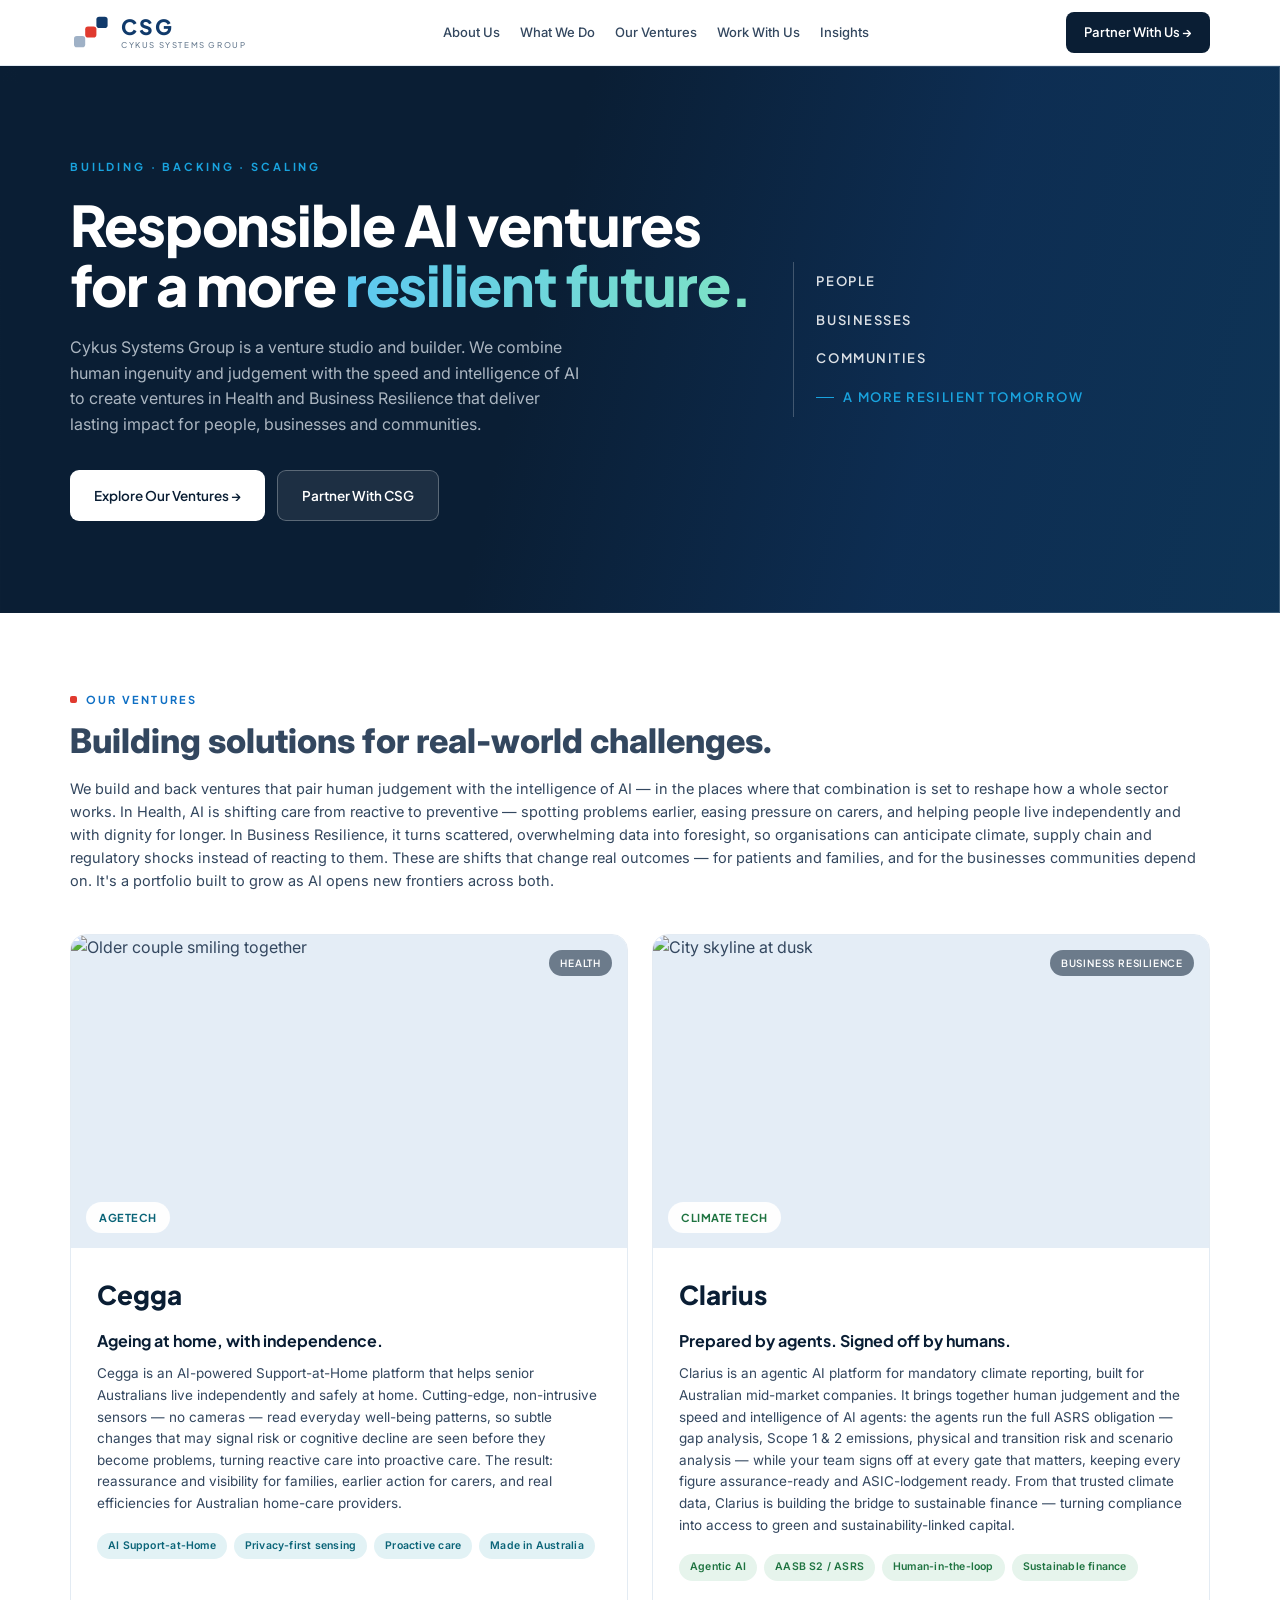
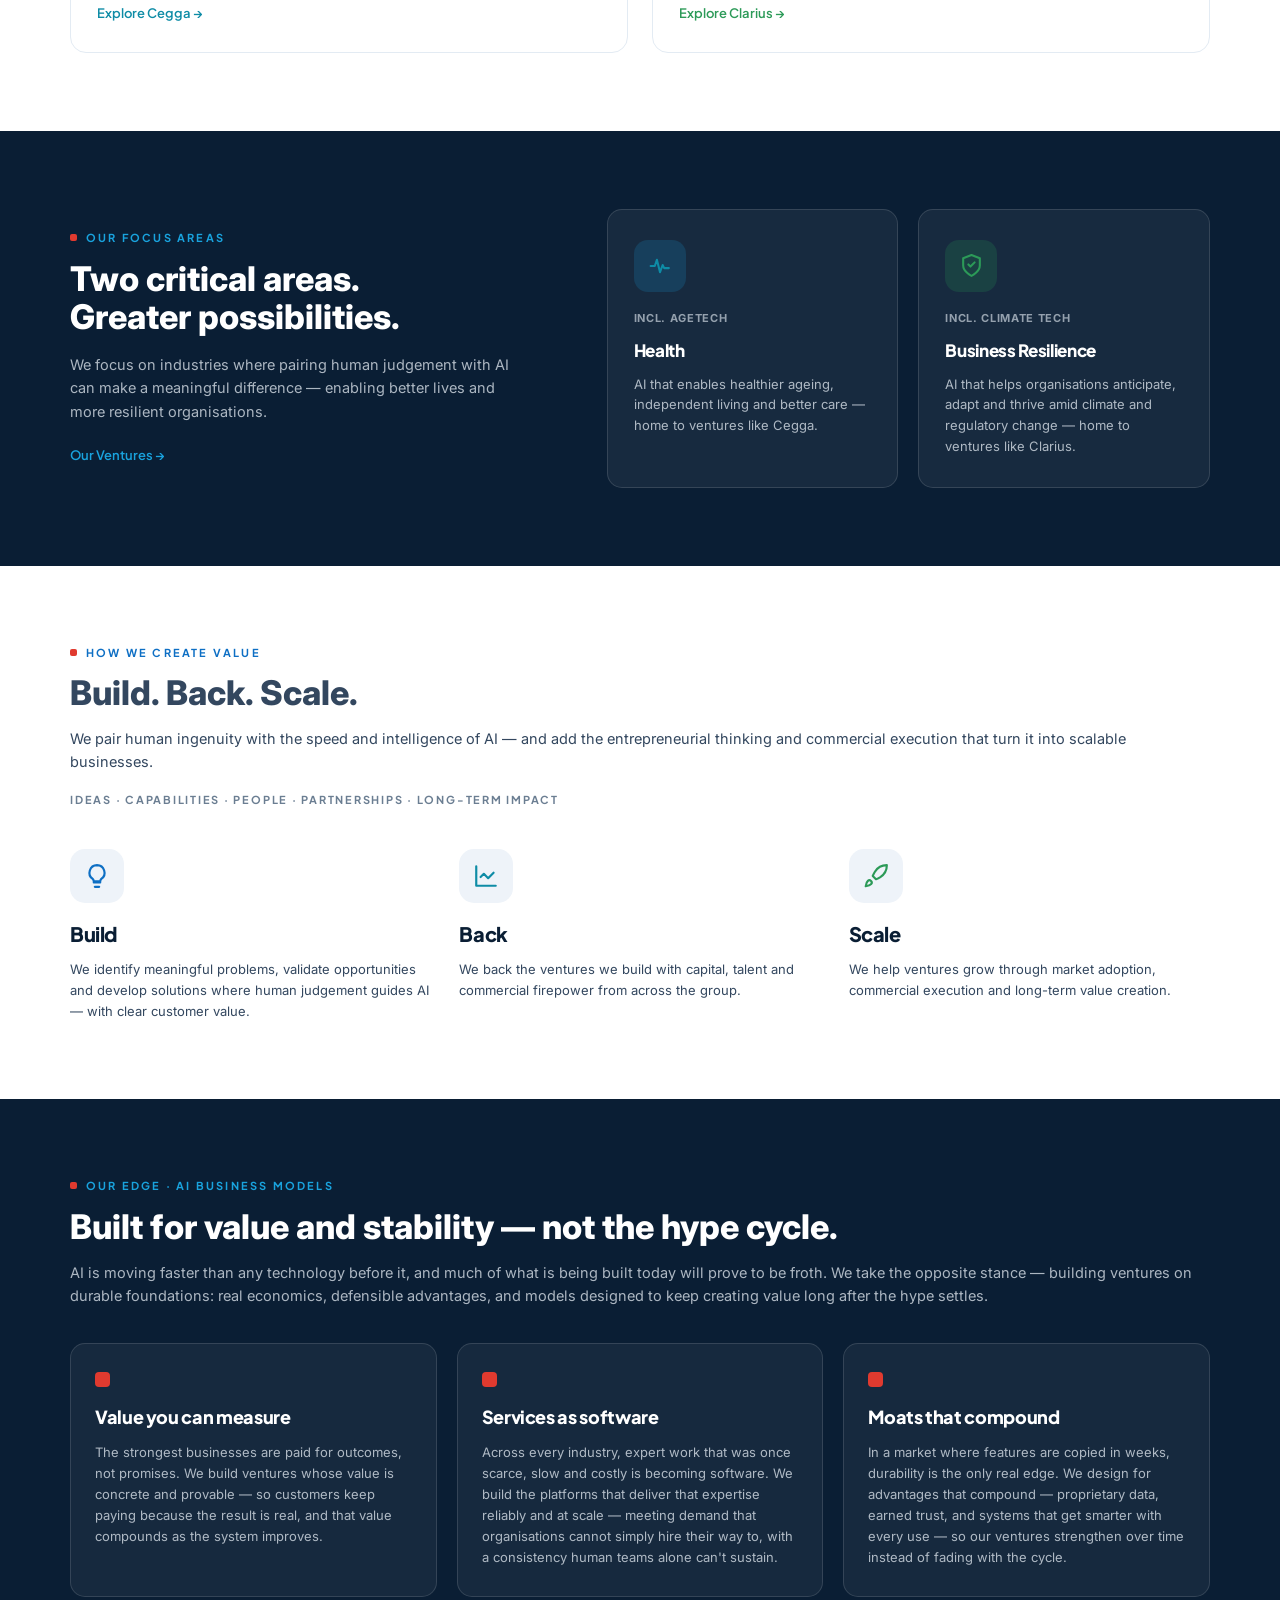
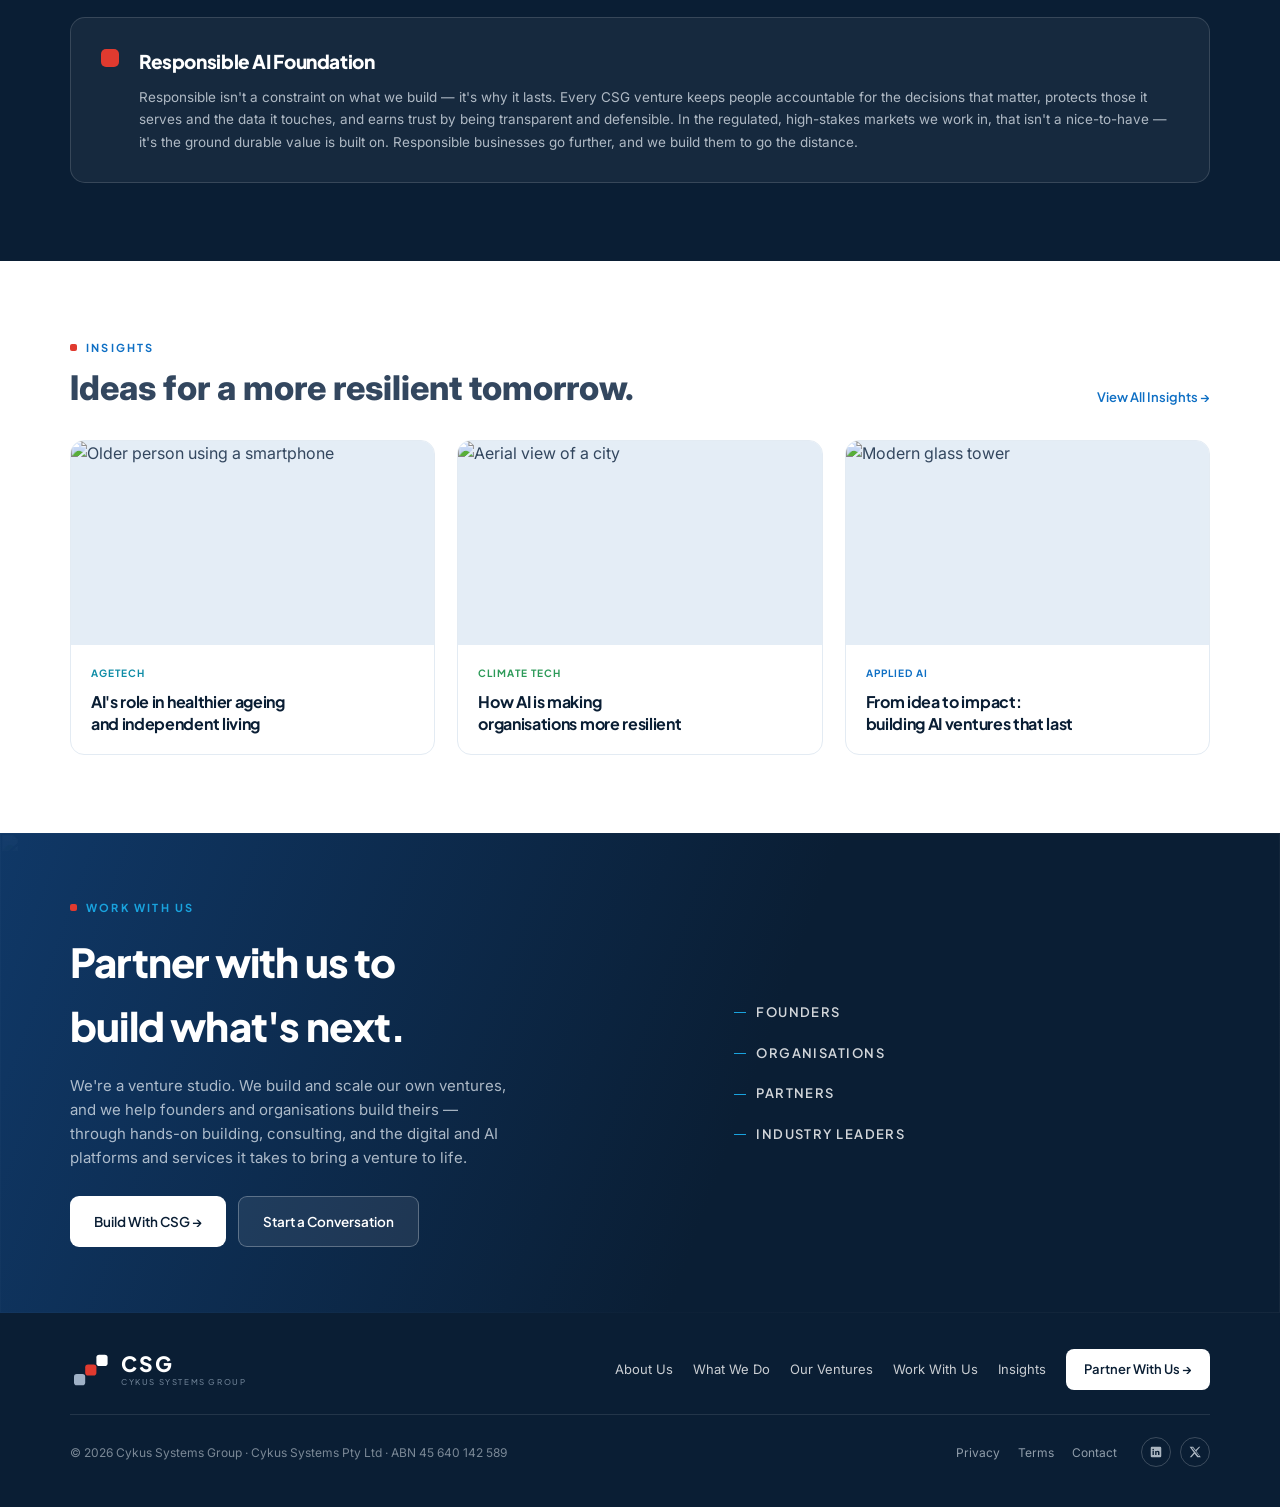
==== index.html @ bf975365 "Initial CSG website" ====
<!DOCTYPE html>
<html lang="en">
<head>
<meta charset="utf-8">
<meta name="viewport" content="width=device-width, initial-scale=1, viewport-fit=cover">
<meta name="claude:viewport-fit-sides" content="cover">
<title>CSG — Cykus Systems Group</title>
<link rel="icon" href="favicon.svg" type="image/svg+xml">
<link rel="icon" href="favicon-32.png" sizes="32x32" type="image/png">
<link rel="apple-touch-icon" href="apple-touch-icon.png">
<style>
  /* Layout: light venture-builder site committed to a white + navy palette —
     navy photo bands alternate with pure-white content layers for strong contrast. */
  :root {
    --bg: #FFFFFF;
    --chip: #EEF3F9;
    --chip-2: #E4EDF6;
    --ink: #0A1E34;
    --ink-soft: #33475F;
    --muted: #6B7E92;
    --line: #E3EBF3;
    --navy: #0A1E34;
    --navy-2: #103A6B;
    --blue: #0E6FC4;
    --blue-bright: #19A3DE;
    --red: #E03A2F;
    --teal: #0E8CA6;
    --teal-soft: #E2F2F5;
    --green: #2C9A58;
    --green-soft: #E6F4EC;
    --on-dark: #EAF1F8;
    --on-dark-soft: rgba(234,241,248,0.72);
    color-scheme: light;
    padding-top: env(safe-area-inset-top, 0px);
    padding-bottom: env(safe-area-inset-bottom, 0px);
  }

  * { box-sizing: border-box; margin: 0; padding: 0; }
  body {
    background: var(--bg);
    color: var(--ink-soft);
    font-family: 'Inter', -apple-system, BlinkMacSystemFont, sans-serif;
    line-height: 1.6;
    -webkit-font-smoothing: antialiased;
  }
  h1,h2,h3,h4 { font-family: 'Plus Jakarta Sans', -apple-system, sans-serif; color: var(--ink); text-wrap: balance; letter-spacing: -0.02em; }
  img { max-width: 100%; display: block; }
  a { color: inherit; }

  .wrap { max-width: 1180px; margin: 0 auto; padding-left: max(20px, env(safe-area-inset-left, 0px)); padding-right: max(20px, env(safe-area-inset-right, 0px)); }

  /* LOGO EMBLEM */
  .logo { display: flex; align-items: center; gap: 11px; }
  .emblem { width: 40px; height: 40px; flex-shrink: 0; color: var(--navy-2); }
  .emblem svg { width: 100%; height: 100%; display: block; }
  .logo-txt { font-family: 'Plus Jakarta Sans'; font-weight: 800; font-size: 21px; letter-spacing: 0.1em; color: var(--navy-2); line-height: 1; }
  .logo-txt span { display: block; font-weight: 500; font-size: 8px; letter-spacing: 0.2em; color: var(--muted); margin-top: 4px; }

  /* NAV */
  .nav { position: sticky; top: env(safe-area-inset-top, 0px); z-index: 50; background: rgba(255,255,255,0.9); backdrop-filter: blur(14px); border-bottom: 1px solid var(--line); }
  .nav-in { display: flex; align-items: center; justify-content: space-between; padding-block: 12px; gap: 16px; }
  .nav-links { display: flex; gap: 20px; align-items: center; }
  .nav-links a { font-size: 13px; font-weight: 500; text-decoration: none; color: var(--ink-soft); transition: color .2s; white-space: nowrap; }
  .nav-links a:hover { color: var(--blue); }
  .nav-right { display: flex; align-items: center; gap: 13px; }
  .nav-inv { font-size: 13px; font-weight: 600; color: var(--blue); text-decoration: none; display: flex; align-items: center; gap: 6px; white-space: nowrap; }
  .nav-inv::before { content: '◆'; font-size: 7px; color: var(--red); }
  .btn-dark { background: var(--navy); color: #fff; border: none; font-family: 'Plus Jakarta Sans'; font-weight: 600; font-size: 13px; padding: 10px 18px; border-radius: 8px; cursor: pointer; white-space: nowrap; transition: background .2s; text-decoration: none; display: inline-flex; align-items: center; justify-content: center; }
  .btn-dark:hover { background: var(--navy-2); }
  @media (max-width: 1040px) { .nav-menu { display: none; } }

  /* HERO */
  .hero { position: relative; overflow: hidden; background: var(--navy); color: var(--on-dark); }
  .hero-bg { position: absolute; inset: 0; width: 100%; height: 100%; object-fit: cover; opacity: 0.38; }
  .hero-tint { position: absolute; inset: 0; background: linear-gradient(104deg, #0A1E34 0%, rgba(10,30,52,0.92) 42%, rgba(16,58,107,0.55) 72%, rgba(25,120,180,0.28) 115%); }
  .hero-in { position: relative; display: grid; grid-template-columns: 1.65fr 1fr; gap: 36px; align-items: center; padding-block: 92px; }
  .hero-eyebrow { font-family: 'Plus Jakarta Sans'; font-size: 11px; font-weight: 700; letter-spacing: 0.26em; color: var(--blue-bright); margin-bottom: 20px; }
  .hero h1 { font-size: clamp(34px, 5vw, 56px); line-height: 1.07; font-weight: 800; color: #fff; margin-bottom: 20px; }
  .hero h1 em { font-style: normal; background: linear-gradient(100deg, #5CC8F2, #7FE3C4); -webkit-background-clip: text; background-clip: text; -webkit-text-fill-color: transparent; }
  .hero p { font-size: clamp(14px, 1.6vw, 16px); color: var(--on-dark-soft); max-width: 520px; margin-bottom: 32px; }
  .hero-ctas { display: flex; flex-wrap: wrap; gap: 12px; }
  .btn-light { background: #fff; color: var(--navy); border: none; font-family: 'Plus Jakarta Sans'; font-weight: 600; font-size: 13.5px; padding: 14px 24px; border-radius: 9px; cursor: pointer; transition: transform .2s; text-decoration: none; display: inline-flex; align-items: center; justify-content: center; }
  .btn-light:hover { transform: translateY(-2px); }
  .btn-ghost { background: rgba(255,255,255,0.08); color: #fff; border: 1px solid rgba(255,255,255,0.28); font-family: 'Plus Jakarta Sans'; font-weight: 600; font-size: 13.5px; padding: 14px 24px; border-radius: 9px; cursor: pointer; transition: background .2s; text-decoration: none; display: inline-flex; align-items: center; justify-content: center; }
  .btn-ghost:hover { background: rgba(255,255,255,0.16); }
  .hero-list { border-left: 1px solid rgba(255,255,255,0.22); padding-left: 22px; }
  .hero-list div { font-family: 'Plus Jakarta Sans'; font-size: 13px; font-weight: 600; letter-spacing: 0.12em; color: rgba(255,255,255,0.86); padding-block: 9px; }
  .hero-list div.last { color: var(--blue-bright); display: flex; align-items: center; gap: 9px; }
  .hero-list div.last::before { content: ''; width: 18px; height: 1px; background: var(--blue-bright); }
  @media (max-width: 820px) { .hero-in { grid-template-columns: 1fr; padding-block: 60px; gap: 28px; } .hero-list { border-left: none; border-top: 1px solid rgba(255,255,255,0.2); padding-left: 0; padding-top: 14px; } }

  /* SECTION */
  .sec { padding-block: 78px; }
  .kick { font-family: 'Plus Jakarta Sans'; font-size: 11px; font-weight: 700; letter-spacing: 0.2em; color: var(--blue); margin-bottom: 13px; }
  .kick::before, .band-kick::before { content: ''; display: inline-block; width: 7px; height: 7px; border-radius: 2px; background: var(--red); margin-right: 9px; vertical-align: 1px; }
  .h2 { font-size: clamp(26px, 3.4vw, 34px); font-weight: 800; line-height: 1.14; }
  .lead { font-size: 14.5px; color: var(--ink-soft); max-width: 440px; }

  .vent-head { margin-bottom: 42px; }
  .vent-head .h2 { margin-top: 6px; }
  .vent-head .lead { max-width: none; margin-top: 16px; }
  .vent-grid { display: grid; grid-template-columns: repeat(2, 1fr); gap: 24px; }
  @media (max-width: 760px) { .vent-grid { grid-template-columns: 1fr; max-width: 460px; margin: 0 auto; } }
  .vcard { border: 1px solid var(--line); border-radius: 16px; overflow: hidden; background: var(--bg); display: flex; flex-direction: column; transition: transform .25s, box-shadow .25s; }
  .vcard:hover { transform: translateY(-5px); box-shadow: 0 20px 44px rgba(10,30,52,0.12); }
  .vcard-img { position: relative; aspect-ratio: 16/9; overflow: hidden; background: var(--chip-2); }
  .vcard-img img { width: 100%; height: 100%; object-fit: cover; }
  .vtag { position: absolute; left: 15px; bottom: 15px; font-family: 'Plus Jakarta Sans'; font-size: 11px; font-weight: 700; letter-spacing: 0.05em; text-transform: uppercase; padding: 7px 13px; border-radius: 20px; background: rgba(255,255,255,0.95); }
  .vtag.teal { color: #0A6478; } .vtag.green { color: #1E7340; }
  .vumbrella { position: absolute; right: 15px; top: 15px; font-family: 'Plus Jakarta Sans'; font-size: 10px; font-weight: 600; letter-spacing: 0.08em; text-transform: uppercase; padding: 5px 11px; border-radius: 20px; background: rgba(10,30,52,0.55); color: #fff; backdrop-filter: blur(3px); }
  .vcard-body { padding: 26px 26px 28px; display: flex; flex-direction: column; flex: 1; }
  .vcard-name { font-family: 'Plus Jakarta Sans'; font-size: 26px; font-weight: 800; color: var(--ink); margin-bottom: 12px; }
  .vcard-tagline { font-family: 'Plus Jakarta Sans'; font-size: 16px; font-weight: 700; color: var(--ink); margin-bottom: 10px; }
  .vcard-desc { font-size: 13.5px; color: var(--ink-soft); margin-bottom: 18px; }
  .vchips { display: flex; flex-wrap: wrap; gap: 7px; margin-bottom: 22px; flex: 1; align-content: flex-start; }
  .vchip { font-size: 10.5px; font-weight: 600; letter-spacing: 0.02em; border-radius: 20px; padding: 5px 11px; height: fit-content; }
  .vchip.teal { background: var(--teal-soft); color: #0A6478; }
  .vchip.green { background: var(--green-soft); color: #1E7340; }
  .vlink { font-family: 'Plus Jakarta Sans'; font-size: 13px; font-weight: 600; text-decoration: none; display: inline-flex; align-items: center; gap: 6px; transition: gap .2s; }
  .vlink:hover { gap: 10px; }
  .vlink.teal { color: var(--teal); } .vlink.green { color: var(--green); } .vlink.blue { color: var(--blue); }

  /* FOCUS (navy) */
  .focus { background: var(--navy); color: var(--on-dark); }
  .focus .kick { color: var(--blue-bright); }
  .focus .h2 { color: #fff; }
  .focus .lead { color: var(--on-dark-soft); }
  .focus-grid { display: grid; grid-template-columns: 1fr 1.25fr; gap: 54px; align-items: center; }
  @media (max-width: 820px) { .focus-grid { grid-template-columns: 1fr; gap: 32px; } }
  .focus-cards { display: grid; grid-template-columns: 1fr 1fr; gap: 20px; }
  @media (max-width: 520px) { .focus-cards { grid-template-columns: 1fr; } }
  .fcard { background: rgba(255,255,255,0.055); border: 1px solid rgba(255,255,255,0.13); border-radius: 15px; padding: 30px 26px; transition: transform .2s, background .2s; }
  .fcard:hover { transform: translateY(-4px); background: rgba(255,255,255,0.09); }
  .ficon { width: 52px; height: 52px; border-radius: 14px; display: flex; align-items: center; justify-content: center; margin-bottom: 18px; }
  .ficon.teal { background: rgba(25,163,222,0.18); } .ficon.green { background: rgba(44,154,88,0.2); }
  .ficon svg { width: 25px; height: 25px; }
  .fcard h3 { font-size: 17px; font-weight: 800; color: #fff; margin-bottom: 9px; }
  .fcard .sub { font-size: 11px; font-weight: 700; letter-spacing: 0.06em; text-transform: uppercase; color: rgba(234,241,248,0.6); margin-bottom: 10px; }
  .fcard p { font-size: 13px; color: var(--on-dark-soft); }
  .focus-link { font-family: 'Plus Jakarta Sans'; font-size: 13px; font-weight: 600; color: var(--blue-bright); text-decoration: none; display: inline-flex; gap: 6px; align-items: center; margin-top: 22px; }

  /* DARK PHOTO BAND */
  .band { position: relative; overflow: hidden; background: var(--navy); color: var(--on-dark); }
  .band-bg { position: absolute; inset: 0; width: 100%; height: 100%; object-fit: cover; opacity: 0.3; }
  .band-tint { position: absolute; inset: 0; }
  .band-tint.v { background: linear-gradient(110deg, #0A1E34 0%, rgba(10,30,52,0.9) 48%, rgba(16,58,107,0.5) 100%); }
  .band-tint.i { background: linear-gradient(110deg, rgba(16,58,107,0.92) 0%, rgba(10,30,52,0.95) 58%, rgba(10,30,52,0.8) 100%); }
  .band-in { position: relative; display: grid; grid-template-columns: 1.3fr 1fr; gap: 46px; align-items: center; padding-block: 66px; }
  @media (max-width: 820px) { .band-in { grid-template-columns: 1fr; gap: 28px; } }
  .band h2 { color: #fff; font-size: clamp(28px, 4vw, 40px); font-weight: 800; margin-bottom: 16px; }
  .band p { font-size: 15px; color: var(--on-dark-soft); max-width: 440px; margin-bottom: 26px; }
  .band-kick { font-family: 'Plus Jakarta Sans'; font-size: 11px; font-weight: 700; letter-spacing: 0.2em; color: var(--blue-bright); margin-bottom: 13px; }
  .band-list { display: flex; flex-direction: column; gap: 2px; }
  .band-list div { font-family: 'Plus Jakarta Sans'; font-size: 13px; font-weight: 600; letter-spacing: 0.11em; color: rgba(255,255,255,0.82); padding: 9px 0 9px 22px; position: relative; }
  .band-list div::before { content: ''; position: absolute; left: 0; top: 50%; width: 12px; height: 1px; background: var(--blue-bright); }

  .value-head { max-width: none; margin: 0 0 40px; }
  .value-head .lead { max-width: none; }
  .value-chain { font-family: 'Plus Jakarta Sans'; font-size: 11px; font-weight: 700; letter-spacing: 0.16em; color: var(--muted); margin-top: 18px; }
  .bbs { display: grid; grid-template-columns: repeat(3, 1fr); gap: 28px; padding-block: 0; }
  .models-sec { background: var(--navy); color: var(--on-dark); }
  .models-sec .kick { color: var(--blue-bright); }
  .models-sec .h2 { color: #fff; }
  .models-head { max-width: none; margin: 0 0 36px; }
  .models-head .lead { color: var(--on-dark-soft); max-width: none; }
  .models-grid { display: grid; grid-template-columns: repeat(3, 1fr); gap: 20px; }
  @media (max-width: 760px){ .models-grid { grid-template-columns: 1fr; max-width: 440px; margin: 0 auto; } }
  .mcard { background: rgba(255,255,255,0.05); border: 1px solid rgba(255,255,255,0.13); border-radius: 15px; padding: 28px 24px; }
  .mcard .msq { width: 15px; height: 15px; border-radius: 4px; background: var(--red); margin-bottom: 16px; }
  .mcard h3 { font-size: 18px; font-weight: 800; color: #fff; margin-bottom: 10px; }
  .mcard p { font-size: 13px; color: var(--on-dark-soft); line-height: 1.62; }
  .foundation { margin-top: 20px; background: rgba(255,255,255,0.05); border: 1px solid rgba(255,255,255,0.14); border-radius: 15px; padding: 28px 30px; display: grid; grid-template-columns: auto 1fr; gap: 20px; align-items: start; }
  @media (max-width: 640px){ .foundation { grid-template-columns: 1fr; gap: 14px; } }
  .foundation .fsq { width: 18px; height: 18px; border-radius: 5px; background: var(--red); margin-top: 3px; }
  .foundation h3 { font-size: 19px; font-weight: 800; color: #fff; margin-bottom: 9px; }
  .foundation p { font-size: 13.5px; color: var(--on-dark-soft); line-height: 1.68; }
  @media (max-width: 720px) { .bbs { grid-template-columns: 1fr; gap: 22px; max-width: 360px; margin: 0 auto; text-align: center; } }
  .bbs-ic { width: 54px; height: 54px; border-radius: 15px; background: var(--chip); display: flex; align-items: center; justify-content: center; margin-bottom: 15px; }
  @media (max-width: 720px) { .bbs-ic { margin-inline: auto; } }
  .bbs-ic svg { width: 26px; height: 26px; }
  .bbs h3 { font-size: 20px; font-weight: 800; margin-bottom: 9px; }
  .bbs p { font-size: 13px; color: var(--ink-soft); }

  /* IMPACT (white) */
  .impact { border-top: 1px solid var(--line); border-bottom: 1px solid var(--line); }
  .impact-grid { display: grid; grid-template-columns: 1.5fr repeat(4, 1fr); gap: 0; align-items: center; }
  @media (max-width: 860px) { .impact-grid { grid-template-columns: 1fr 1fr; gap: 24px; } }
  .impact-lead { padding-right: 32px; }
  @media (max-width: 860px) { .impact-lead { grid-column: 1 / -1; padding-right: 0; } }
  .impact-lead .h2 { font-size: 25px; }
  .istat { padding: 4px 26px; border-left: 1px solid var(--line); }
  @media (max-width: 860px) { .istat { border-left: none; padding: 0; } }
  .istat .n { font-family: 'Plus Jakarta Sans'; font-size: 38px; font-weight: 800; line-height: 1; margin-bottom: 7px; }
  .istat .n.teal { color: var(--teal); } .istat .n.green { color: var(--green); } .istat .n.blue { color: var(--blue); }
  .istat .n.grad { background: linear-gradient(120deg, var(--blue), var(--teal)); -webkit-background-clip: text; background-clip: text; -webkit-text-fill-color: transparent; }
  .istat .cap { font-family: 'Plus Jakarta Sans'; font-size: 10px; font-weight: 700; letter-spacing: 0.09em; text-transform: uppercase; color: var(--ink); margin-bottom: 5px; }
  .istat .sub { font-size: 11px; color: var(--muted); line-height: 1.4; }

  /* INSIGHTS (white) */
  .ins-head { display: flex; justify-content: space-between; align-items: flex-end; margin-bottom: 32px; gap: 20px; flex-wrap: wrap; }
  .ins-grid { display: grid; grid-template-columns: repeat(3, 1fr); gap: 22px; }
  @media (max-width: 860px) { .ins-grid { grid-template-columns: 1fr; max-width: 440px; margin: 0 auto; } }
  .icard { border: 1px solid var(--line); border-radius: 14px; overflow: hidden; background: var(--bg); text-decoration: none; display: block; transition: transform .2s, box-shadow .2s; }
  .icard:hover { transform: translateY(-4px); box-shadow: 0 16px 34px rgba(10,30,52,0.1); }
  .icard-img { aspect-ratio: 16/9; overflow: hidden; background: var(--chip-2); }
  .icard-img img { width: 100%; height: 100%; object-fit: cover; }
  .icard-body { padding: 20px; }
  .icat { font-family: 'Plus Jakarta Sans'; font-size: 10px; font-weight: 700; letter-spacing: 0.1em; text-transform: uppercase; margin-bottom: 10px; }
  .icat.teal { color: var(--teal); } .icat.green { color: var(--green); } .icat.blue { color: var(--blue); }
  .icard h3 { font-size: 16px; font-weight: 700; line-height: 1.34; color: var(--ink); }

  /* FOOTER */
  .footer { background: var(--navy); color: rgba(234,241,248,0.72); }
  .footer .emblem { color: #fff; }
  .footer .logo-txt { color: #fff; }
  .footer-top { display: flex; justify-content: space-between; align-items: center; gap: 22px; flex-wrap: wrap; padding-block: 36px 24px; border-bottom: 1px solid rgba(255,255,255,0.1); }
  .footer-nav { display: flex; gap: 20px; align-items: center; flex-wrap: wrap; }
  .footer-nav a { color: rgba(255,255,255,0.78); font-size: 13px; text-decoration: none; }
  .footer-bot { display: flex; justify-content: space-between; align-items: center; gap: 16px; flex-wrap: wrap; padding-block: 22px 40px; }
  .footer-copy { font-size: 12px; color: rgba(234,241,248,0.5); }
  .footer-links { display: flex; gap: 18px; align-items: center; }
  .footer-links a { font-size: 12px; color: rgba(234,241,248,0.6); text-decoration: none; }
  .soc { display: flex; gap: 9px; margin-left: 6px; }
  .soc a { width: 30px; height: 30px; border-radius: 50%; border: 1px solid rgba(255,255,255,0.2); display: flex; align-items: center; justify-content: center; }
  .soc svg { width: 14px; height: 14px; fill: rgba(234,241,248,0.72); }
</style>
<link rel="stylesheet" href="https://fonts.googleapis.com/css2?family=Plus+Jakarta+Sans:wght@500;600;700;800&family=Inter:wght@300;400;500&display=swap">
</head>
<body>

<nav class="nav">
  <div class="wrap nav-in">
    <a class="logo" href="#top" style="text-decoration:none;">
      <span class="emblem" aria-hidden="true">
        <svg viewBox="0 0 100 100">
          <rect x="66" y="12" width="28" height="28" rx="7" fill="currentColor"/>
          <rect x="38" y="36" width="28" height="28" rx="7" fill="#E03A2F"/>
          <rect x="10" y="60" width="28" height="28" rx="7" fill="#9FB1C6"/>
        </svg>
      </span>
      <span class="logo-txt">CSG<span>CYKUS SYSTEMS GROUP</span></span>
    </a>
    <div class="nav-links nav-menu">
      <a href="about.html">About Us</a>
      <a href="#approach">What We Do</a>
      <a href="#ventures">Our Ventures</a>
      <a href="#work">Work With Us</a>
      <a href="insights.html">Insights</a>
    </div>
    <div class="nav-right">
      <a class="btn-dark" href="partner.html">Partner With Us →</a>
    </div>
  </div>
</nav>

<header class="hero" id="top">
  <img class="hero-bg" src="https://images.unsplash.com/photo-1758967458314-4bbbb2f3152d?auto=format&fit=crop&w=1600&q=70" alt="">
  <div class="hero-tint"></div>
  <div class="wrap hero-in">
    <div>
      <div class="hero-eyebrow">BUILDING · BACKING · SCALING</div>
      <h1>Responsible AI ventures for a more <em>resilient future.</em></h1>
      <p>Cykus Systems Group is a venture studio and builder. We combine human ingenuity and judgement with the speed and intelligence of AI to create ventures in Health and Business Resilience that deliver lasting impact for people, businesses and communities.</p>
      <div class="hero-ctas">
        <a class="btn-light" href="#ventures">Explore Our Ventures →</a>
        <a class="btn-ghost" href="partner.html">Partner With CSG</a>
      </div>
    </div>
    <div class="hero-list">
      <div>PEOPLE</div>
      <div>BUSINESSES</div>
      <div>COMMUNITIES</div>
      <div class="last">A MORE RESILIENT TOMORROW</div>
    </div>
  </div>
</header>

<section class="sec" id="ventures">
  <div class="wrap">
    <div class="vent-head">
      <div class="kick">OUR VENTURES</div>
      <div class="h2">Building solutions for real-world challenges.</div>
      <p class="lead">We build and back ventures that pair human judgement with the intelligence of AI — in the places where that combination is set to reshape how a whole sector works. In Health, AI is shifting care from reactive to preventive — spotting problems earlier, easing pressure on carers, and helping people live independently and with dignity for longer. In Business Resilience, it turns scattered, overwhelming data into foresight, so organisations can anticipate climate, supply chain and regulatory shocks instead of reacting to them. These are shifts that change real outcomes — for patients and families, and for the businesses communities depend on. It's a portfolio built to grow as AI opens new frontiers across both.</p>
    </div>
    <div class="vent-grid">

      <article class="vcard">
        <div class="vcard-img">
          <img src="https://images.unsplash.com/photo-1773227054236-5b7dcf5f12df?auto=format&fit=crop&w=1000&q=70" alt="Older couple smiling together">
          <span class="vtag teal">AgeTech</span>
          <span class="vumbrella">Health</span>
        </div>
        <div class="vcard-body">
          <div class="vcard-name">Cegga</div>
          <div class="vcard-tagline">Ageing at home, with independence.</div>
          <p class="vcard-desc">Cegga is an AI-powered Support-at-Home platform that helps senior Australians live independently and safely at home. Cutting-edge, non-intrusive sensors — no cameras — read everyday well-being patterns, so subtle changes that may signal risk or cognitive decline are seen before they become problems, turning reactive care into proactive care. The result: reassurance and visibility for families, earlier action for carers, and real efficiencies for Australian home-care providers.</p>
          <div class="vchips">
            <span class="vchip teal">AI Support-at-Home</span>
            <span class="vchip teal">Privacy-first sensing</span>
            <span class="vchip teal">Proactive care</span>
            <span class="vchip teal">Made in Australia</span>
          </div>
          <a class="vlink teal" href="https://cegga.com.au" target="_blank" rel="noopener">Explore Cegga →</a>
        </div>
      </article>

      <article class="vcard">
        <div class="vcard-img">
          <img src="https://images.unsplash.com/photo-1417632993443-302f4897cf67?auto=format&fit=crop&w=1000&q=70" alt="City skyline at dusk">
          <span class="vtag green">Climate Tech</span>
          <span class="vumbrella">Business Resilience</span>
        </div>
        <div class="vcard-body">
          <div class="vcard-name">Clarius</div>
          <div class="vcard-tagline">Prepared by agents. Signed off by humans.</div>
          <p class="vcard-desc">Clarius is an agentic AI platform for mandatory climate reporting, built for Australian mid-market companies. It brings together human judgement and the speed and intelligence of AI agents: the agents run the full ASRS obligation — gap analysis, Scope 1 &amp; 2 emissions, physical and transition risk and scenario analysis — while your team signs off at every gate that matters, keeping every figure assurance-ready and ASIC-lodgement ready. From that trusted climate data, Clarius is building the bridge to sustainable finance — turning compliance into access to green and sustainability-linked capital.</p>
          <div class="vchips">
            <span class="vchip green">Agentic AI</span>
            <span class="vchip green">AASB S2 / ASRS</span>
            <span class="vchip green">Human-in-the-loop</span>
            <span class="vchip green">Sustainable finance</span>
          </div>
          <a class="vlink green" href="https://www.clariusonline.com" target="_blank" rel="noopener">Explore Clarius →</a>
        </div>
      </article>

    </div>
  </div>
</section>

<section class="focus sec" id="approach">
  <div class="wrap">
    <div class="focus-grid">
      <div>
        <div class="kick">OUR FOCUS AREAS</div>
        <div class="h2">Two critical areas.<br>Greater possibilities.</div>
        <p class="lead" style="margin-top:16px;">We focus on industries where pairing human judgement with AI can make a meaningful difference — enabling better lives and more resilient organisations.</p>
        <a class="focus-link" href="#ventures">Our Ventures →</a>
      </div>
      <div class="focus-cards">
        <div class="fcard">
          <div class="ficon teal"><svg viewBox="0 0 24 24" fill="none" stroke="#0E8CA6" stroke-width="2" stroke-linecap="round" stroke-linejoin="round"><path d="M3.5 12.5h4l2-6 3 12 2.5-7 1.5 3h4.5"/></svg></div>
          <div class="sub">incl. AgeTech</div>
          <h3>Health</h3>
          <p>AI that enables healthier ageing, independent living and better care — home to ventures like Cegga.</p>
        </div>
        <div class="fcard">
          <div class="ficon green"><svg viewBox="0 0 24 24" fill="none" stroke="#2C9A58" stroke-width="2" stroke-linecap="round" stroke-linejoin="round"><path d="M12 22s8-4 8-10V5l-8-3-8 3v7c0 6 8 10 8 10z"/><path d="m9 11 2 2 4-4"/></svg></div>
          <div class="sub">incl. Climate Tech</div>
          <h3>Business Resilience</h3>
          <p>AI that helps organisations anticipate, adapt and thrive amid climate and regulatory change — home to ventures like Clarius.</p>
        </div>
      </div>
    </div>
  </div>
</section>

<section class="sec value" id="value">
  <div class="wrap">
    <div class="value-head">
      <div class="kick">HOW WE CREATE VALUE</div>
      <div class="h2">Build. Back. Scale.</div>
      <p class="lead" style="margin:14px 0 0;">We pair human ingenuity with the speed and intelligence of AI — and add the entrepreneurial thinking and commercial execution that turn it into scalable businesses.</p>
      <div class="value-chain">IDEAS · CAPABILITIES · PEOPLE · PARTNERSHIPS · LONG-TERM IMPACT</div>
    </div>
    <div class="bbs">
    <div>
      <div class="bbs-ic"><svg viewBox="0 0 24 24" fill="none" stroke="#0E6FC4" stroke-width="2" stroke-linecap="round" stroke-linejoin="round"><path d="M9 18h6M10 22h4M12 2a7 7 0 0 0-4 12.7c.6.5 1 1.3 1 2.3h6c0-1 .4-1.8 1-2.3A7 7 0 0 0 12 2z"/></svg></div>
      <h3>Build</h3>
      <p>We identify meaningful problems, validate opportunities and develop solutions where human judgement guides AI — with clear customer value.</p>
    </div>
    <div>
      <div class="bbs-ic"><svg viewBox="0 0 24 24" fill="none" stroke="#0E8CA6" stroke-width="2" stroke-linecap="round" stroke-linejoin="round"><path d="M3 3v18h18"/><path d="m19 9-5 5-4-4-3 3"/></svg></div>
      <h3>Back</h3>
      <p>We back the ventures we build with capital, talent and commercial firepower from across the group.</p>
    </div>
    <div>
      <div class="bbs-ic"><svg viewBox="0 0 24 24" fill="none" stroke="#2C9A58" stroke-width="2" stroke-linecap="round" stroke-linejoin="round"><path d="M4.5 16.5c-1.5 1.26-2 5-2 5s3.74-.5 5-2c.71-.84.7-2.13-.09-2.91a2.18 2.18 0 0 0-2.91-.09z"/><path d="M12 15l-3-3a22 22 0 0 1 2-3.95A12.88 12.88 0 0 1 22 2c0 2.72-.78 7.5-6 11a22.35 22.35 0 0 1-4 2z"/></svg></div>
      <h3>Scale</h3>
      <p>We help ventures grow through market adoption, commercial execution and long-term value creation.</p>
    </div>
    </div>

  </div>
</section>

<section class="sec models-sec">
  <div class="wrap">
    <div class="models-head">
      <div class="kick">OUR EDGE · AI BUSINESS MODELS</div>
      <div class="h2">Built for value and stability — not the hype cycle.</div>
      <p class="lead" style="margin:14px 0 0;">AI is moving faster than any technology before it, and much of what is being built today will prove to be froth. We take the opposite stance — building ventures on durable foundations: real economics, defensible advantages, and models designed to keep creating value long after the hype settles.</p>
    </div>
    <div class="models-grid">
      <div class="mcard">
        <div class="msq"></div>
        <h3>Value you can measure</h3>
        <p>The strongest businesses are paid for outcomes, not promises. We build ventures whose value is concrete and provable — so customers keep paying because the result is real, and that value compounds as the system improves.</p>
      </div>
      <div class="mcard">
        <div class="msq"></div>
        <h3>Services as software</h3>
        <p>Across every industry, expert work that was once scarce, slow and costly is becoming software. We build the platforms that deliver that expertise reliably and at scale — meeting demand that organisations cannot simply hire their way to, with a consistency human teams alone can't sustain.</p>
      </div>
      <div class="mcard">
        <div class="msq"></div>
        <h3>Moats that compound</h3>
        <p>In a market where features are copied in weeks, durability is the only real edge. We design for advantages that compound — proprietary data, earned trust, and systems that get smarter with every use — so our ventures strengthen over time instead of fading with the cycle.</p>
      </div>
    </div>
    <div class="foundation">
      <div class="fsq"></div>
      <div>
        <h3>Responsible AI Foundation</h3>
        <p>Responsible isn't a constraint on what we build — it's why it lasts. Every CSG venture keeps people accountable for the decisions that matter, protects those it serves and the data it touches, and earns trust by being transparent and defensible. In the regulated, high-stakes markets we work in, that isn't a nice-to-have — it's the ground durable value is built on. Responsible businesses go further, and we build them to go the distance.</p>
      </div>
    </div>
  </div>
</section>

<section class="sec" id="insights">
  <div class="wrap">
    <div class="ins-head">
      <div>
        <div class="kick">INSIGHTS</div>
        <div class="h2">Ideas for a more resilient tomorrow.</div>
      </div>
      <a class="vlink blue" href="insights.html">View All Insights →</a>
    </div>
    <div class="ins-grid">
      <a class="icard" href="insight-ageing.html">
        <div class="icard-img"><img src="https://images.unsplash.com/photo-1587556930799-8dca6fad6d41?auto=format&fit=crop&w=800&q=70" alt="Older person using a smartphone"></div>
        <div class="icard-body"><div class="icat teal">AgeTech</div><h3>AI's role in healthier ageing and independent living</h3></div>
      </a>
      <a class="icard" href="insight-climate.html">
        <div class="icard-img"><img src="https://images.unsplash.com/photo-1603571885811-a34351fac254?auto=format&fit=crop&w=800&q=70" alt="Aerial view of a city"></div>
        <div class="icard-body"><div class="icat green">Climate Tech</div><h3>How AI is making organisations more resilient</h3></div>
      </a>
      <a class="icard" href="insight-venture.html">
        <div class="icard-img"><img src="https://images.unsplash.com/photo-1534795990280-989516f4dec3?auto=format&fit=crop&w=800&q=70" alt="Modern glass tower"></div>
        <div class="icard-body"><div class="icat blue">Applied AI</div><h3>From idea to impact: building AI ventures that last</h3></div>
      </a>
    </div>
  </div>
</section>

<section class="band" id="work">
  <img class="band-bg" src="https://images.unsplash.com/photo-1490648836843-934308c39d7f?auto=format&fit=crop&w=1600&q=70" alt="">
  <div class="band-tint i"></div>
  <div class="wrap band-in">
    <div>
      <div class="band-kick">WORK WITH US</div>
      <h2>Partner with us to build what's next.</h2>
      <p>We're a venture studio. We build and scale our own ventures, and we help founders and organisations build theirs — through hands-on building, consulting, and the digital and AI platforms and services it takes to bring a venture to life.</p>
      <div class="hero-ctas">
        <a class="btn-light" href="partner.html#build">Build With CSG →</a>
        <a class="btn-ghost" href="partner.html">Start a Conversation</a>
      </div>
    </div>
    <div class="band-list">
      <div>FOUNDERS</div><div>ORGANISATIONS</div><div>PARTNERS</div><div>INDUSTRY LEADERS</div>
    </div>
  </div>
</section>

<footer class="footer">
  <div class="wrap">
    <div class="footer-top">
      <div class="logo">
        <span class="emblem" aria-hidden="true">
          <svg viewBox="0 0 100 100">
            <rect x="66" y="12" width="28" height="28" rx="7" fill="currentColor"/>
            <rect x="38" y="36" width="28" height="28" rx="7" fill="#E03A2F"/>
            <rect x="10" y="60" width="28" height="28" rx="7" fill="#9FB1C6"/>
          </svg>
        </span>
        <span class="logo-txt">CSG<span>CYKUS SYSTEMS GROUP</span></span>
      </div>
      <div class="footer-nav">
        <a href="about.html">About Us</a>
        <a href="#approach">What We Do</a>
        <a href="#ventures">Our Ventures</a>
        <a href="#work">Work With Us</a>
        <a href="insights.html">Insights</a>
        <a class="btn-dark" href="partner.html" style="background:#fff;color:var(--navy);">Partner With Us →</a>
      </div>
    </div>
    <div class="footer-bot">
      <div class="footer-copy">© 2026 Cykus Systems Group · Cykus Systems Pty Ltd · ABN 45 640 142 589</div>
      <div class="footer-links">
        <a href="#">Privacy</a>
        <a href="#">Terms</a>
        <a href="partner.html">Contact</a>
        <div class="soc">
          <a href="#" aria-label="LinkedIn"><svg viewBox="0 0 24 24"><path d="M19 3a2 2 0 0 1 2 2v14a2 2 0 0 1-2 2H5a2 2 0 0 1-2-2V5a2 2 0 0 1 2-2h14zM8.34 17.34V10.3H6v7.04h2.34zM7.17 9.3a1.36 1.36 0 1 0 0-2.72 1.36 1.36 0 0 0 0 2.72zM18 17.34v-3.86c0-2.06-.44-3.64-2.85-3.64-1.16 0-1.93.63-2.25 1.23h-.03V10.3H10.6v7.04h2.34v-3.48c0-.92.17-1.8 1.31-1.8 1.12 0 1.14 1.05 1.14 1.86v3.42H18z"/></svg></a>
          <a href="#" aria-label="X"><svg viewBox="0 0 24 24"><path d="M18.9 3H21l-6.6 7.5L22 21h-6l-4.7-6.1L5.9 21H3l7-8-7.3-10h6.1l4.3 5.6L18.9 3zm-1 16h1.6L8.2 4.6H6.5L17.9 19z"/></svg></a>
        </div>
      </div>
    </div>
  </div>
</footer>
</body>
</html>
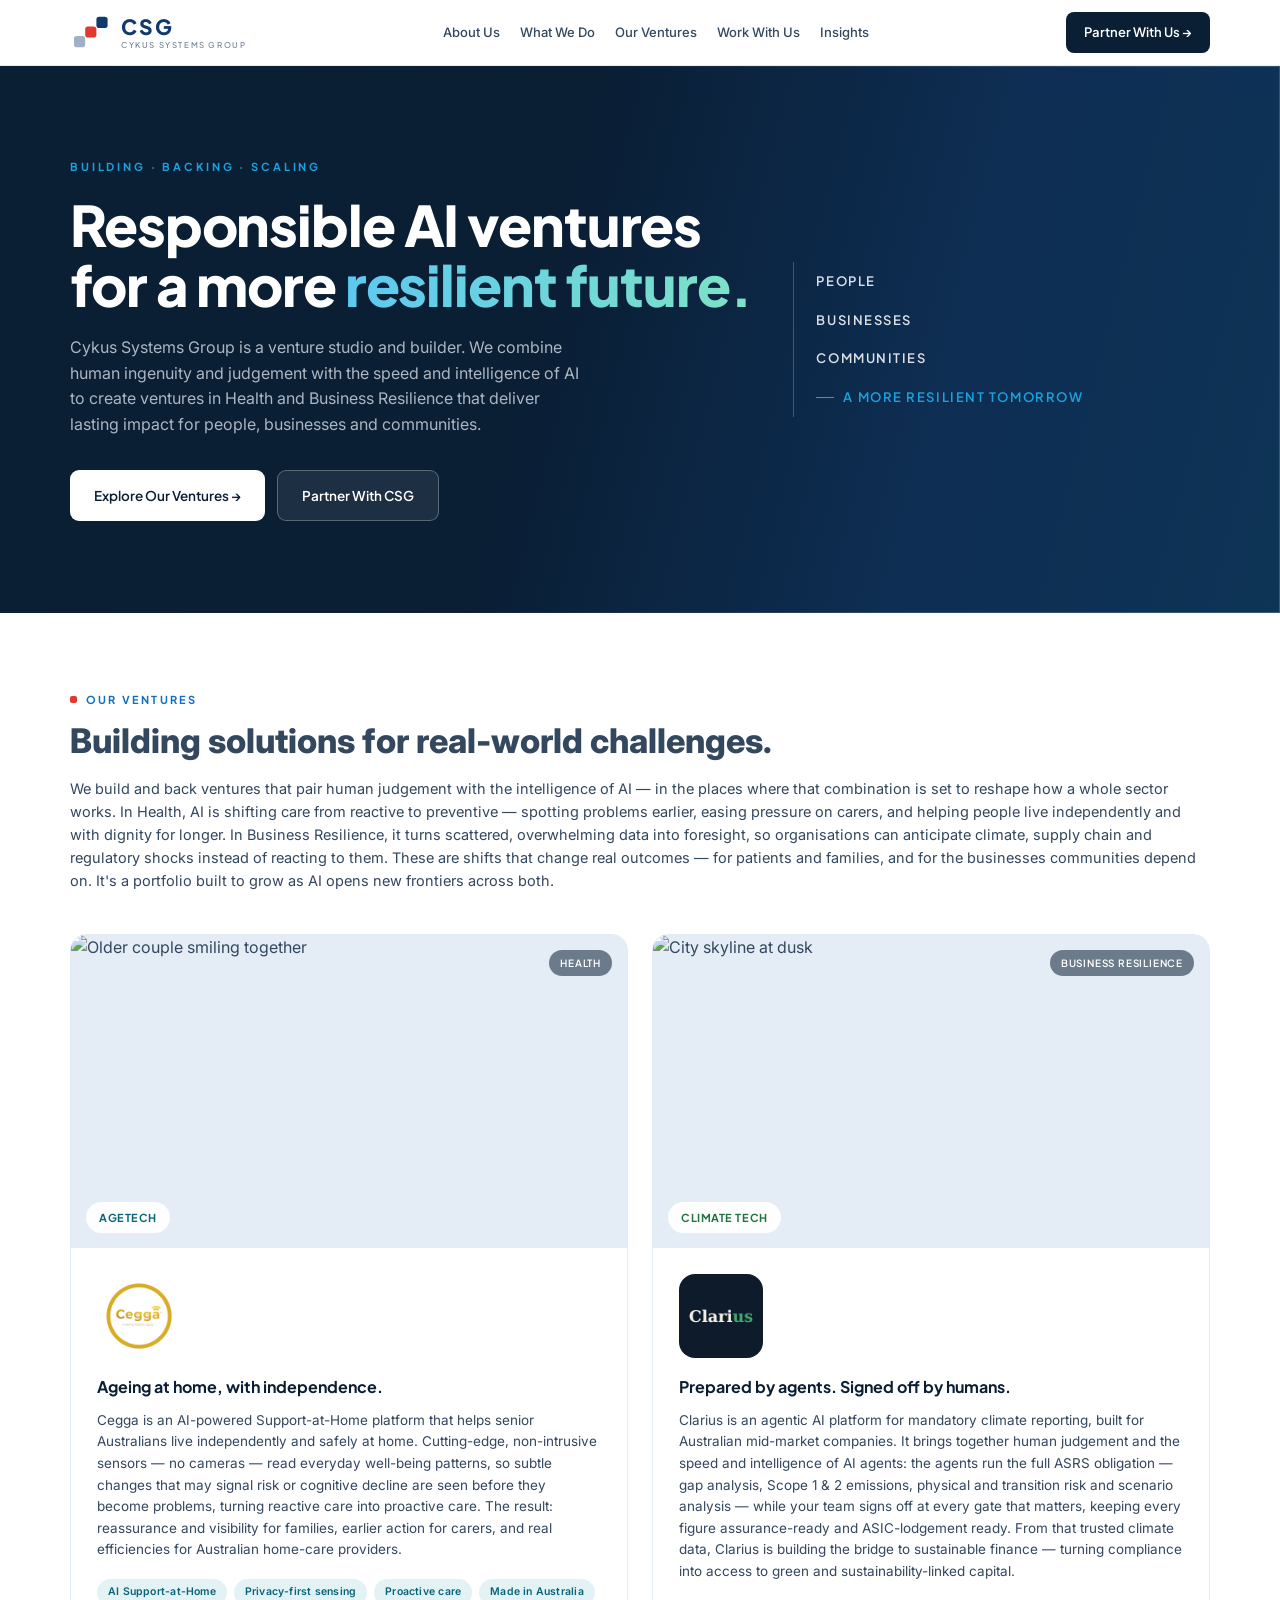
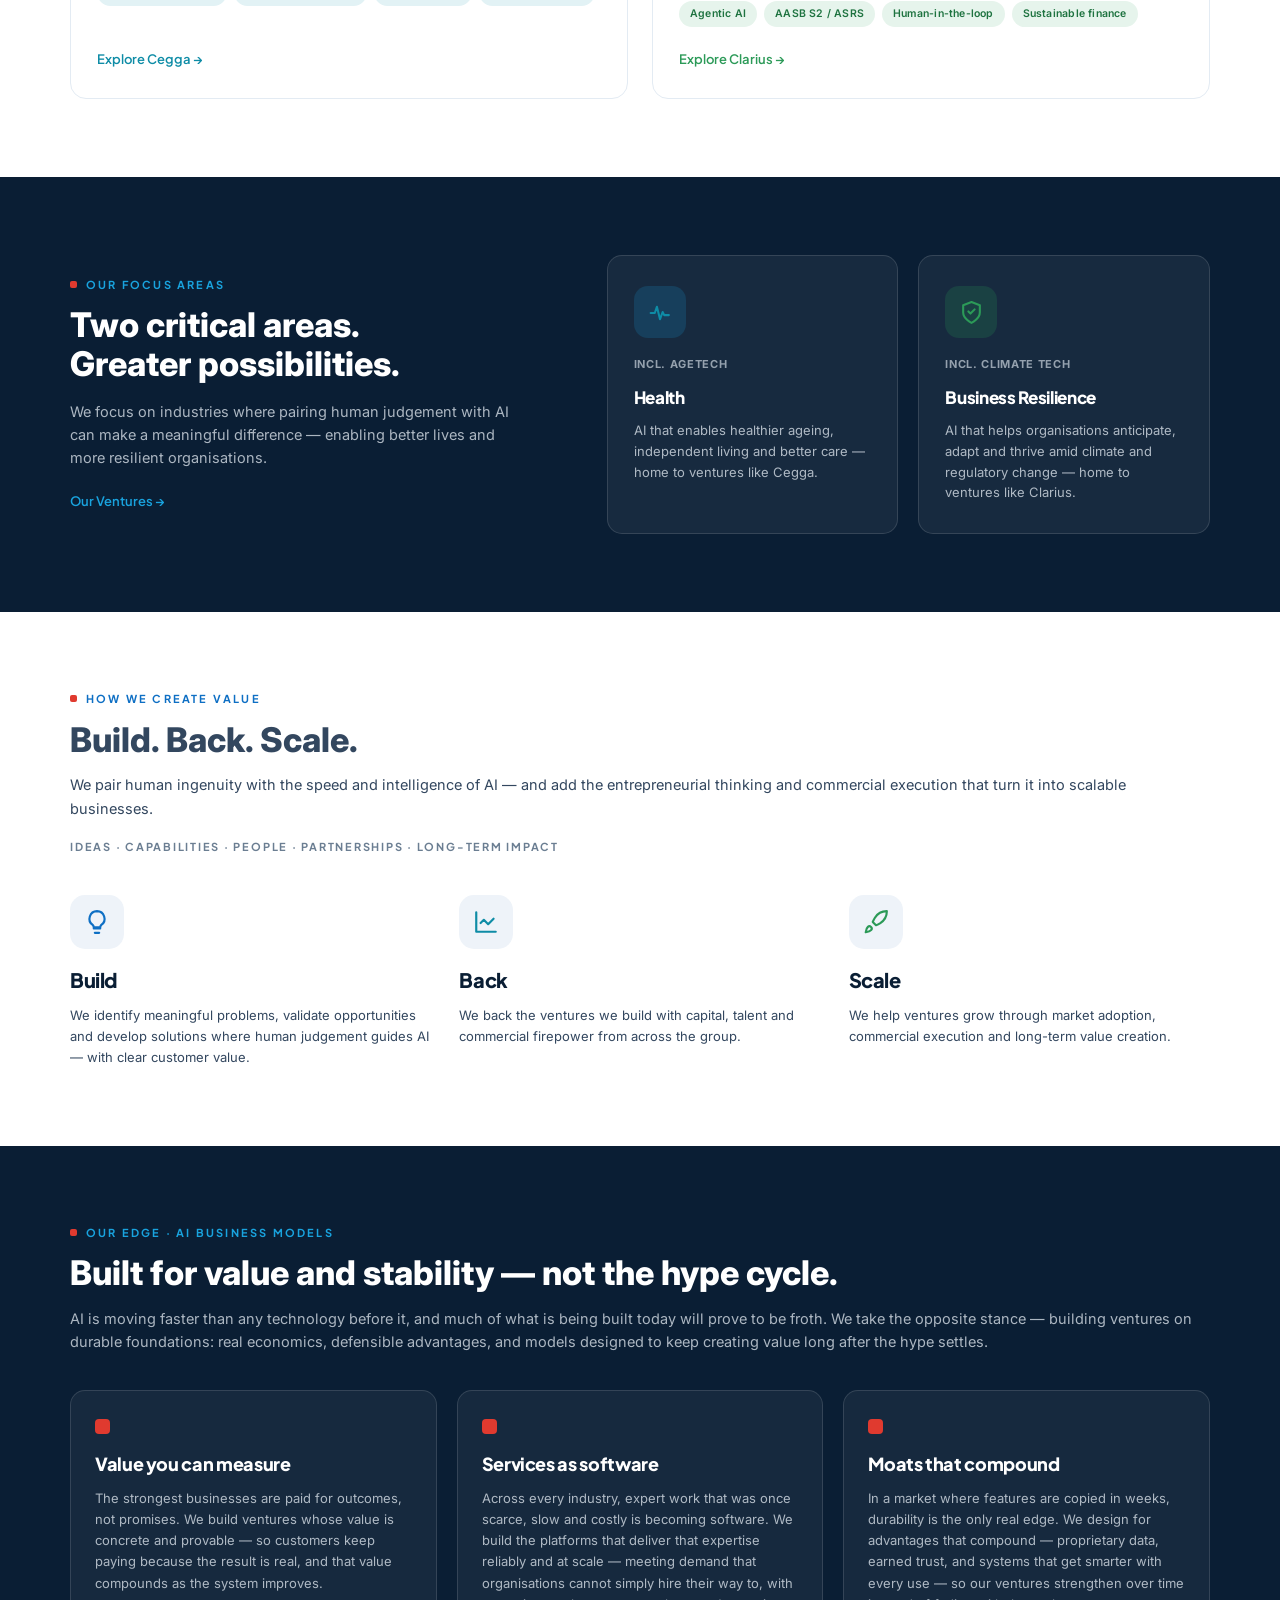
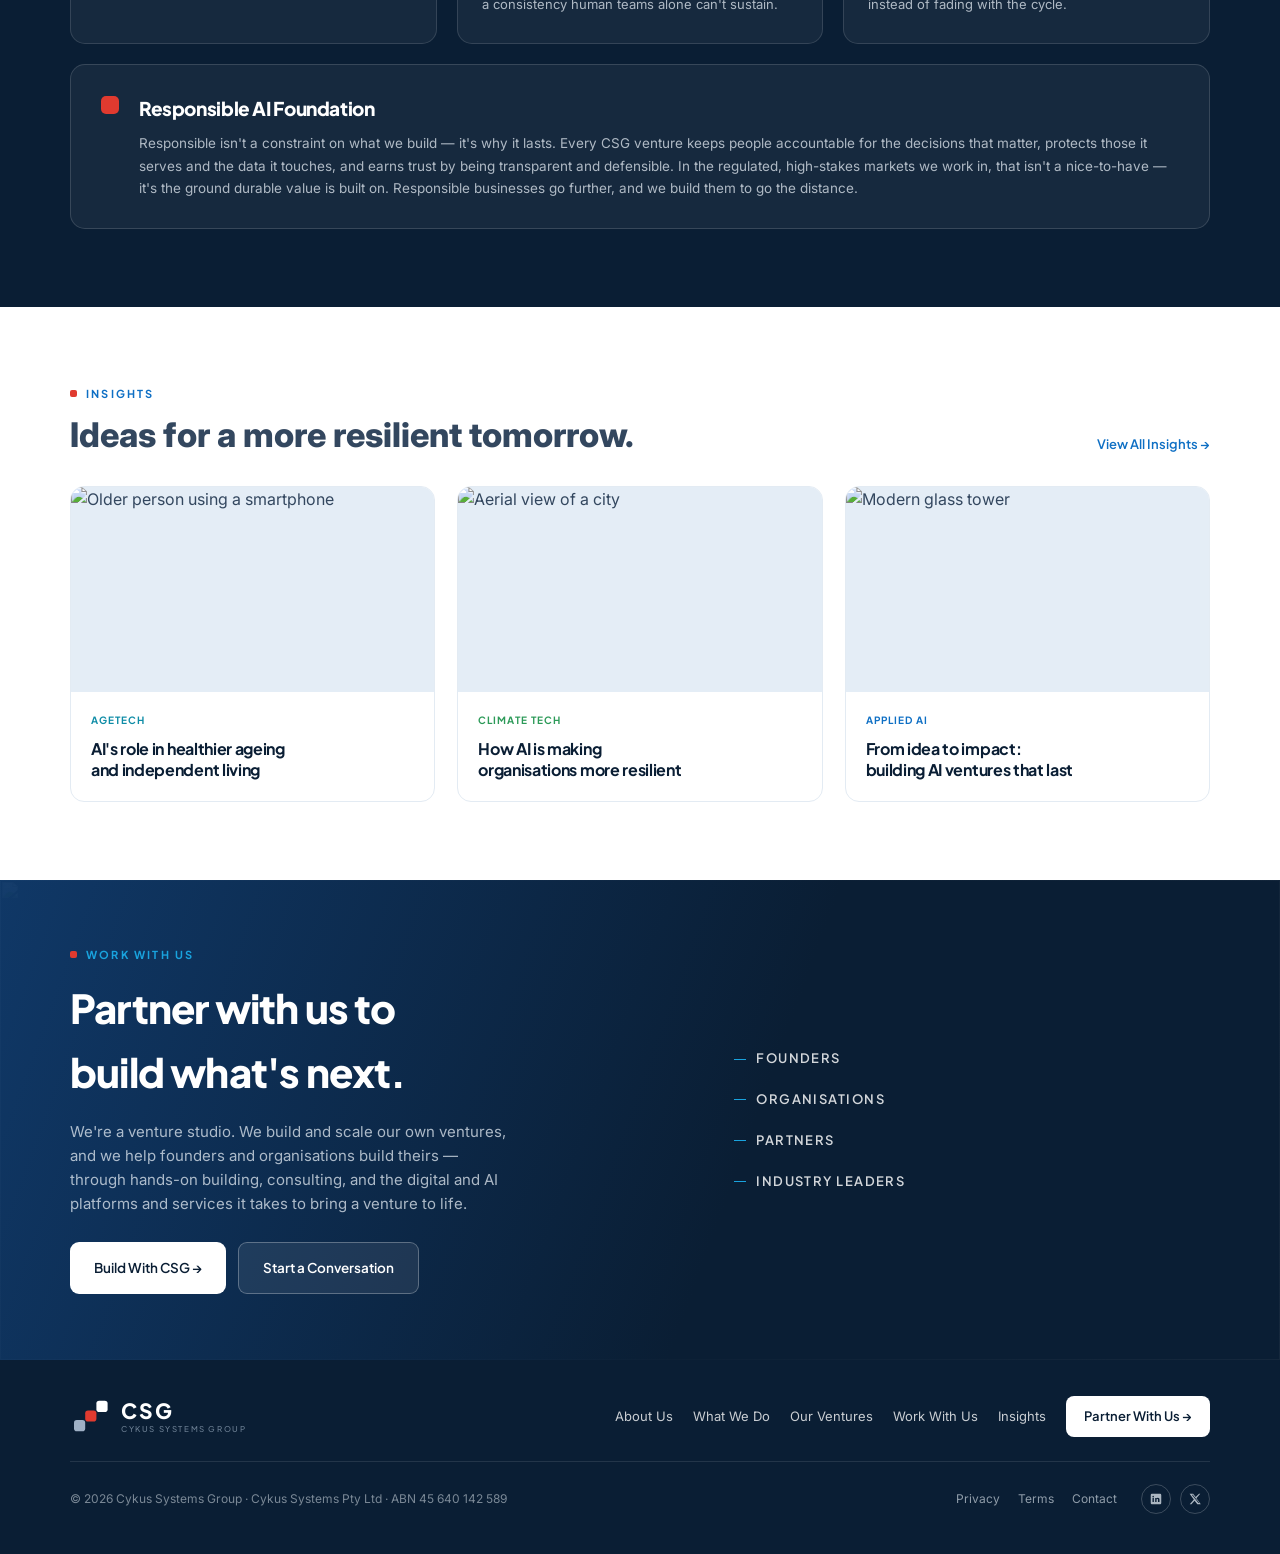
==== commit b8e96710: "Add Cegga and Clarius logos to venture cards" ====
--- a/index.html
+++ b/index.html
@@ -110,6 +110,8 @@
   .vumbrella { position: absolute; right: 15px; top: 15px; font-family: 'Plus Jakarta Sans'; font-size: 10px; font-weight: 600; letter-spacing: 0.08em; text-transform: uppercase; padding: 5px 11px; border-radius: 20px; background: rgba(10,30,52,0.55); color: #fff; backdrop-filter: blur(3px); }
   .vcard-body { padding: 26px 26px 28px; display: flex; flex-direction: column; flex: 1; }
   .vcard-name { font-family: 'Plus Jakarta Sans'; font-size: 26px; font-weight: 800; color: var(--ink); margin-bottom: 12px; }
+  .vcard-logo { display: flex; align-items: center; margin-bottom: 16px; }
+  .vcard-logo img { width: 84px; height: 84px; border-radius: 16px; display: block; }
   .vcard-tagline { font-family: 'Plus Jakarta Sans'; font-size: 16px; font-weight: 700; color: var(--ink); margin-bottom: 10px; }
   .vcard-desc { font-size: 13.5px; color: var(--ink-soft); margin-bottom: 18px; }
   .vchips { display: flex; flex-wrap: wrap; gap: 7px; margin-bottom: 22px; flex: 1; align-content: flex-start; }
@@ -291,7 +293,7 @@
           <span class="vumbrella">Health</span>
         </div>
         <div class="vcard-body">
-          <div class="vcard-name">Cegga</div>
+          <div class="vcard-logo"><img src="img/cegga-logo.png" alt="Cegga" width="84" height="84"></div>
           <div class="vcard-tagline">Ageing at home, with independence.</div>
           <p class="vcard-desc">Cegga is an AI-powered Support-at-Home platform that helps senior Australians live independently and safely at home. Cutting-edge, non-intrusive sensors — no cameras — read everyday well-being patterns, so subtle changes that may signal risk or cognitive decline are seen before they become problems, turning reactive care into proactive care. The result: reassurance and visibility for families, earlier action for carers, and real efficiencies for Australian home-care providers.</p>
           <div class="vchips">
@@ -311,7 +313,7 @@
           <span class="vumbrella">Business Resilience</span>
         </div>
         <div class="vcard-body">
-          <div class="vcard-name">Clarius</div>
+          <div class="vcard-logo"><img src="img/clarius-logo.png" alt="Clarius" width="84" height="84"></div>
           <div class="vcard-tagline">Prepared by agents. Signed off by humans.</div>
           <p class="vcard-desc">Clarius is an agentic AI platform for mandatory climate reporting, built for Australian mid-market companies. It brings together human judgement and the speed and intelligence of AI agents: the agents run the full ASRS obligation — gap analysis, Scope 1 &amp; 2 emissions, physical and transition risk and scenario analysis — while your team signs off at every gate that matters, keeping every figure assurance-ready and ASIC-lodgement ready. From that trusted climate data, Clarius is building the bridge to sustainable finance — turning compliance into access to green and sustainability-linked capital.</p>
           <div class="vchips">
